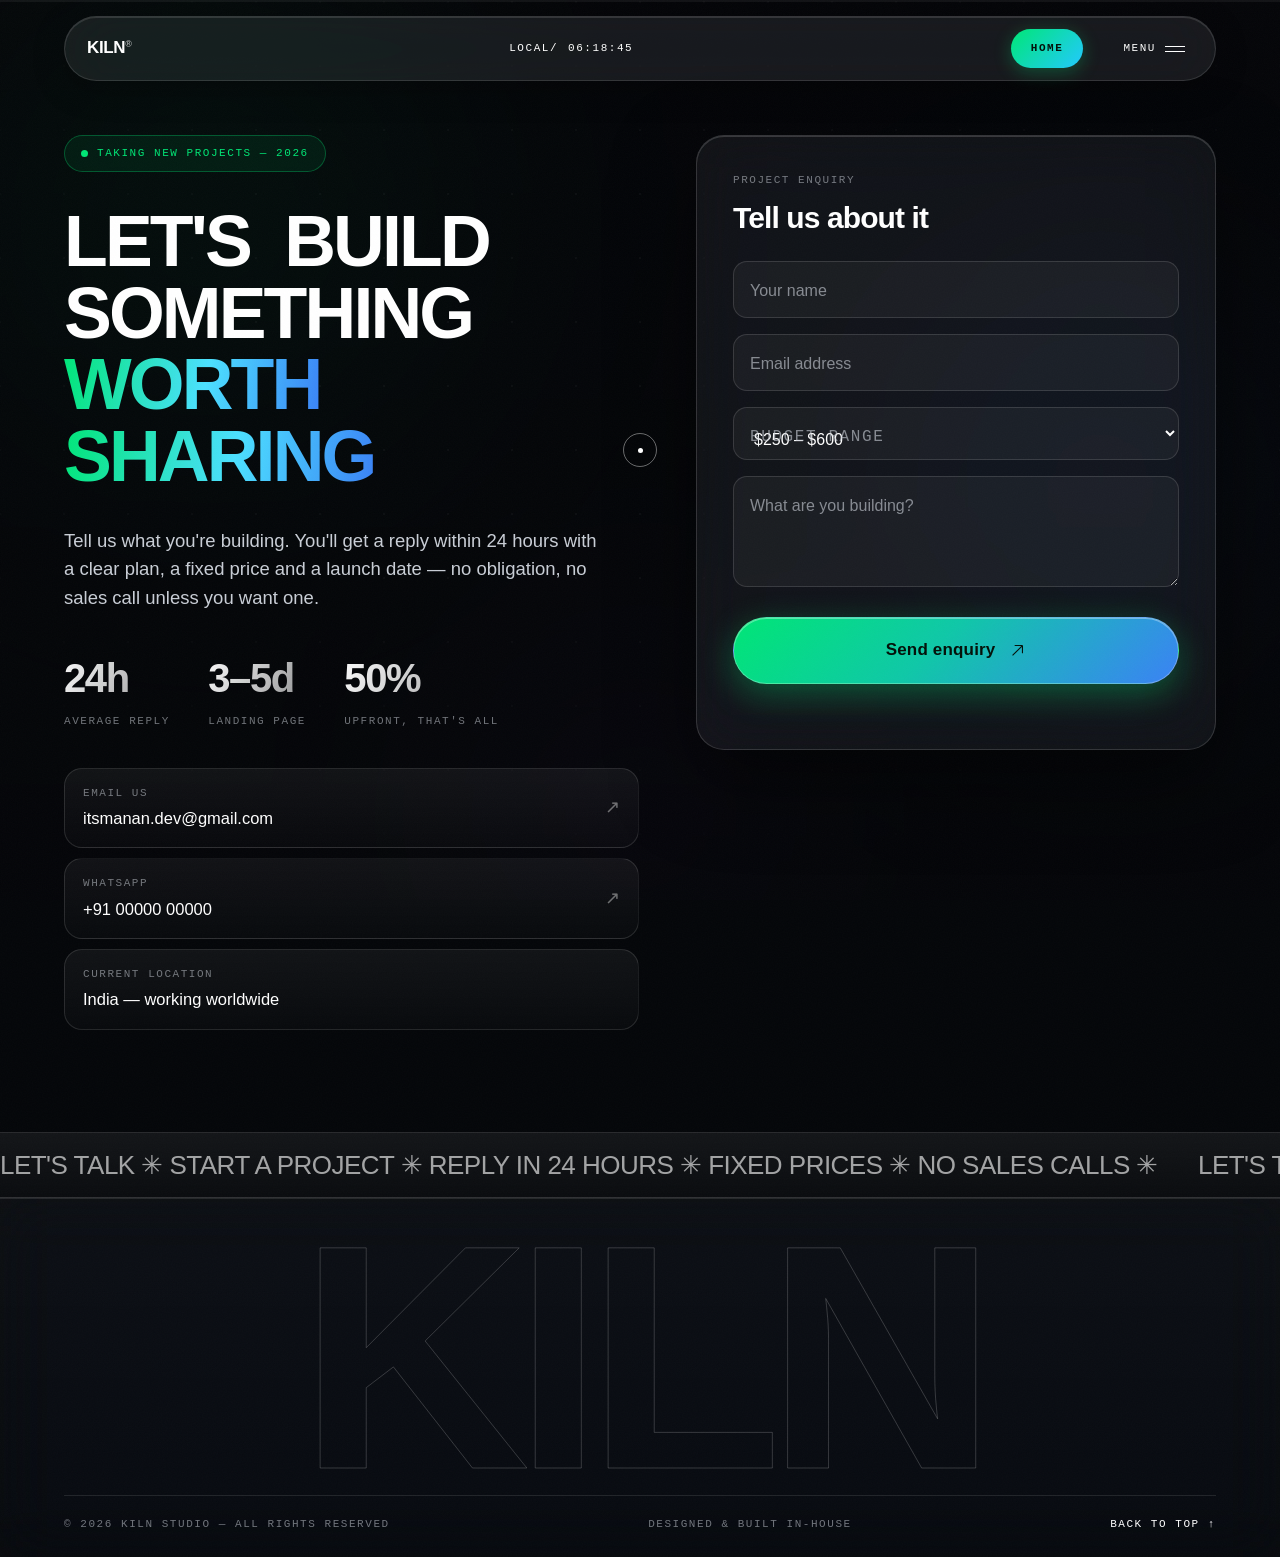
==== contact.html @ 5fd4e34c "Add a dedicated contact page with its own animation set The contact form moves off the one-pager ont" ====
<!DOCTYPE html>
<html lang="en">
<head>
<meta charset="UTF-8" />
<meta name="viewport" content="width=device-width, initial-scale=1" />
<title>Contact — KILN Studio</title>
<meta name="description" content="Tell us what you're building. You'll get a reply within 24 hours with a clear plan, a fixed price and a launch date." />
<meta name="theme-color" content="#06070A" />
<link rel="icon" href="data:image/svg+xml,%3Csvg xmlns='http://www.w3.org/2000/svg' viewBox='0 0 100 100'%3E%3Crect width='100' height='100' rx='22' fill='%23000000'/%3E%3Cpath d='M30 24v52M30 52l30-28M42 41l24 35' fill='none' stroke='%2300E676' stroke-width='11' stroke-linejoin='round' stroke-linecap='round'/%3E%3C/svg%3E" />

<meta property="og:title" content="Contact — KILN Studio" />
<meta property="og:description" content="Start a project with Kiln. Reply within 24 hours." />
<meta property="og:type" content="website" />

<link rel="preconnect" href="https://api.fontshare.com" />
<link rel="stylesheet" href="https://api.fontshare.com/v2/css?f[]=clash-display@400,500,600,700&f[]=satoshi@300,400,500,700&display=swap" />
<link rel="stylesheet" href="css/style.css" />
<script>document.documentElement.classList.add('js');</script>
</head>
<body class="page-contact">

<!-- ══════════════ AURORA BACKDROP (contact only) ══════════════ -->
<div class="aurora" aria-hidden="true"><i></i><i></i><i></i></div>
<div class="bg-grid" aria-hidden="true"></div>
<div class="bg-noise" aria-hidden="true"></div>

<div class="progress" id="progress" aria-hidden="true"><i></i></div>

<div class="curtain" id="curtain" aria-hidden="true">
  <i></i><i></i><i></i><i></i><i></i>
</div>

<div class="cursor-dot"  id="cursorDot"  aria-hidden="true"></div>
<div class="cursor-ring" id="cursorRing" aria-hidden="true"></div>

<!-- ══════════════ NAV ══════════════ -->
<header class="nav" id="nav">
  <div class="nav__left">
    <a href="index.html" class="brand">KILN<span>®</span></a>
  </div>
  <div class="nav__mid">
    <span class="mono">LOCAL/</span>
    <span class="mono" id="clock">00:00:00</span>
  </div>
  <div class="nav__right">
    <a href="index.html" class="nav__cta mono" data-magnetic>HOME</a>
    <button class="menu-btn" id="menuBtn" aria-label="Open menu">
      <span class="mono menu-btn__txt">MENU</span>
      <span class="menu-btn__bars"><i></i><i></i></span>
    </button>
  </div>
</header>

<!-- ══════════════ FULLSCREEN MENU ══════════════ -->
<div class="menu" id="menu">
  <div class="menu__bar">
    <span class="mono dim">INDIA — WORKING WORLDWIDE</span>
    <button class="menu__close" id="menuClose" aria-label="Close menu">
      <svg viewBox="0 0 24 24" fill="none"><path d="M6 6l12 12M18 6L6 18" stroke="currentColor" stroke-width="1.4" stroke-linecap="round"/></svg>
    </button>
    <a href="index.html" class="menu__cta mono" data-magnetic>BACK HOME</a>
  </div>

  <nav class="menu__list" id="menuList">
    <a href="index.html"          class="menu__link" data-reveal="1">HOME</a>
    <a href="index.html#work"     class="menu__link" data-reveal="3">SELECTED WORK</a>
    <a href="index.html#services" class="menu__link" data-reveal="4">SERVICES</a>
    <a href="index.html#pricing"  class="menu__link" data-reveal="5">PRICING</a>
    <a href="contact.html"        class="menu__link" data-reveal="2">CONTACT</a>
  </nav>

  <div class="menu__media" id="menuMedia"><div class="menu__media-in"></div></div>

  <div class="menu__foot">
    <div class="menu__foot-col">
      <span class="mono dim">GET IN TOUCH</span>
      <a href="mailto:itsmanan.dev@gmail.com" class="menu__mail">itsmanan.dev@gmail.com</a>
    </div>
    <div class="menu__socials">
      <a href="#" target="_blank" rel="noopener">INSTAGRAM</a>
      <a href="#" target="_blank" rel="noopener">LINKEDIN</a>
      <a href="#" target="_blank" rel="noopener">GITHUB</a>
      <a href="#" target="_blank" rel="noopener">DRIBBBLE</a>
    </div>
  </div>
</div>

<main class="cpage">

  <!-- ══════════════ SPLIT HERO ══════════════ -->
  <section class="cpage__hero">

    <!-- LEFT: headline + details -->
    <div class="cpage__left">
      <span class="cpage__eyebrow mono"><i></i>TAKING NEW PROJECTS — 2026</span>

      <!-- each word masks up on its own delay -->
      <h1 class="cpage__title">
        <span class="w"><b style="--w:1">LET'S</b></span>
        <span class="w"><b style="--w:2">BUILD</b></span>
        <span class="w"><b style="--w:3">SOMETHING</b></span>
        <span class="w"><b style="--w:4"><em>WORTH</em></b></span>
        <span class="w"><b style="--w:5"><em>SHARING</em></b></span>
      </h1>

      <p class="cpage__lead" data-anim="up">
        Tell us what you're building. You'll get a reply within 24 hours with
        a clear plan, a fixed price and a launch date — no obligation, no
        sales call unless you want one.
      </p>

      <div class="cpage__facts">
        <div class="fact" data-anim="up">
          <span class="fact__n">24h</span>
          <span class="mono dim">AVERAGE REPLY</span>
        </div>
        <div class="fact" data-anim="up">
          <span class="fact__n">3–5d</span>
          <span class="mono dim">LANDING PAGE</span>
        </div>
        <div class="fact" data-anim="up">
          <span class="fact__n">50%</span>
          <span class="mono dim">UPFRONT, THAT'S ALL</span>
        </div>
      </div>

      <div class="cpage__details">
        <a class="detail" href="mailto:itsmanan.dev@gmail.com" data-anim="left">
          <span class="mono dim">EMAIL US</span>
          <span class="detail__v">itsmanan.dev@gmail.com</span>
          <span class="detail__go">↗</span>
        </a>
        <a class="detail" href="https://wa.me/910000000000" target="_blank" rel="noopener" data-anim="left">
          <span class="mono dim">WHATSAPP</span>
          <span class="detail__v">+91 00000 00000</span>
          <span class="detail__go">↗</span>
        </a>
        <div class="detail detail--static" data-anim="left">
          <span class="mono dim">CURRENT LOCATION</span>
          <span class="detail__v">India — working worldwide</span>
        </div>
      </div>
    </div>

    <!-- RIGHT: form card -->
    <div class="cpage__right">
      <form class="cform" id="contactForm" novalidate>
        <div class="cform__top">
          <span class="mono dim">PROJECT ENQUIRY</span>
          <h2>Tell us about it</h2>
        </div>

        <div class="cfield" style="--i:1">
          <input type="text" id="name" name="name" placeholder=" " required />
          <label for="name">Your name</label>
          <i></i>
        </div>

        <div class="cfield" style="--i:2">
          <input type="email" id="email" name="email" placeholder=" " required />
          <label for="email">Email address</label>
          <i></i>
        </div>

        <div class="cfield cfield--select" style="--i:3">
          <select id="budget" name="budget">
            <option>Under $250</option>
            <option selected>$250 – $600</option>
            <option>$600 – $1,200</option>
            <option>$1,200+</option>
            <option>Not sure yet</option>
          </select>
          <label for="budget" class="cfield__static">Budget range</label>
          <i></i>
        </div>

        <div class="cfield" style="--i:4">
          <textarea id="message" name="message" rows="4" placeholder=" " required></textarea>
          <label for="message">What are you building?</label>
          <i></i>
        </div>

        <!-- spam honeypot -->
        <div class="hp" aria-hidden="true">
          <label for="company">Company</label>
          <input type="text" id="company" name="company" tabindex="-1" autocomplete="off" />
        </div>

        <button type="submit" class="btn btn--big btn--fill cform__submit" id="submitBtn" data-magnetic>
          <span>Send enquiry</span>
          <svg viewBox="0 0 24 24" fill="none"><path d="M5 19L19 5M19 5H8M19 5v11" stroke="currentColor" stroke-width="1.6"/></svg>
        </button>
        <p class="form__note mono" id="formNote" role="status"></p>
      </form>
    </div>
  </section>

  <!-- ══════════════ CLOSING MARQUEE ══════════════ -->
  <div class="marquee marquee--slim" aria-hidden="true">
    <div class="marquee__track">
      <span>LET'S TALK ✳ START A PROJECT ✳ REPLY IN 24 HOURS ✳ FIXED PRICES ✳ NO SALES CALLS ✳</span>
      <span>LET'S TALK ✳ START A PROJECT ✳ REPLY IN 24 HOURS ✳ FIXED PRICES ✳ NO SALES CALLS ✳</span>
    </div>
  </div>

</main>

<footer class="footer">
  <div class="footer__big" aria-hidden="true">KILN</div>
  <div class="footer__row">
    <p class="mono dim">© <span id="year">2026</span> KILN STUDIO — ALL RIGHTS RESERVED</p>
    <p class="mono dim">DESIGNED &amp; BUILT IN-HOUSE</p>
    <button class="mono footer__top" id="toTop" data-magnetic>BACK TO TOP ↑</button>
  </div>
</footer>

<script src="js/main.js"></script>
</body>
</html>
---- css/style.css ----
/* ════════════════════════════════════════════════════════════
   KILN STUDIO
   Design tokens live in :root — change those and the rest follows.
   ════════════════════════════════════════════════════════════ */

:root{
  --bg:        #05070A;
  --line:      rgba(255,255,255,.16);
  --line-soft: rgba(255,255,255,.10);
  --fg:        #ffffff;
  --muted:     #C9CED6;
  --dim:       rgba(201,206,214,.55);
  --accent:    #00E676;              /* primary accent  */
  --accent-2:  #3B82F6;              /* secondary accent */
  --accent-ink:#04120A;

  /* glass */
  --glass:        rgba(255,255,255,.08);
  --glass-strong: rgba(255,255,255,.12);
  --glass-border: rgba(255,255,255,.12);
  --glass-blur:   blur(30px) saturate(180%);
  --glass-shadow: 0 8px 32px rgba(0,0,0,.25), inset 0 1px rgba(255,255,255,.12);
  --radius:    28px;
  --radius-lg: 36px;

  --display: "SF Pro Display",-apple-system,"Satoshi","Satoshi Placeholder",Segoe UI,sans-serif;
  --brandf:  "Clash Display","Clash Display Placeholder",var(--display);
  --body:    "SF Pro Text",-apple-system,"Satoshi","Satoshi Placeholder",Segoe UI,sans-serif;
  --mono:    ui-monospace,SFMono-Regular,"SF Mono",Menlo,monospace;

  --pad: clamp(20px, 5vw, 80px);
  --ease: cubic-bezier(.16,1,.3,1);
}

/* ══════════════ GLASS UTILITY ══════════════ */
.glass{
  background:var(--glass);
  backdrop-filter:var(--glass-blur);
  -webkit-backdrop-filter:var(--glass-blur);
  border:1px solid var(--glass-border);
  box-shadow:var(--glass-shadow);
  border-radius:var(--radius);
}

*,*::before,*::after{ box-sizing:border-box; margin:0; padding:0; }

/* ══════════════ AMBIENT BACKDROP ══════════════
   The page below the hero is flat dark. These three inert layers give it
   depth without tinting anything: a soft accent glow, a dot grid, and
   animated film grain. The building photo lives in the hero only. */
.bg-glow{
  position:fixed; inset:0; z-index:-1; pointer-events:none;
  background:
    radial-gradient(ellipse 50% 38% at 78% 12%, rgba(0,230,118,.07), transparent 62%),
    radial-gradient(ellipse 46% 34% at 14% 62%, rgba(59,130,246,.06), transparent 62%);
}

/* scroll progress rail */
.progress{
  position:fixed; top:0; left:0; right:0; height:2px; z-index:850;
  background:rgba(255,255,255,.06); pointer-events:none;
}
.progress i{
  display:block; height:100%; width:0;
  background:linear-gradient(90deg, var(--accent), var(--accent-2));
  box-shadow:0 0 12px rgba(0,230,118,.5);
}

.bg-grid{
  position:fixed; inset:0; z-index:-1; pointer-events:none;
  background-image:
    radial-gradient(rgba(255,255,255,.16) 1px, transparent 1px),
    linear-gradient(rgba(255,255,255,.028) 1px, transparent 1px),
    linear-gradient(90deg, rgba(255,255,255,.028) 1px, transparent 1px);
  background-size:64px 64px, 64px 64px, 64px 64px;
  background-position:center;
  opacity:.24;
  mask-image:radial-gradient(ellipse 90% 70% at 50% 40%, #000 30%, transparent 100%);
  -webkit-mask-image:radial-gradient(ellipse 90% 70% at 50% 40%, #000 30%, transparent 100%);
}
.bg-noise{
  position:fixed; inset:-150%; z-index:600; pointer-events:none;
  width:400%; height:400%; opacity:.022;
  background-image:url("data:image/svg+xml,%3Csvg xmlns='http://www.w3.org/2000/svg' width='160' height='160'%3E%3Cfilter id='n'%3E%3CfeTurbulence type='fractalNoise' baseFrequency='.8' numOctaves='4' stitchTiles='stitch'/%3E%3C/filter%3E%3Crect width='100%25' height='100%25' filter='url(%23n)'/%3E%3C/svg%3E");
  animation:grain 1s steps(6) infinite;
  will-change:transform;
}
@keyframes grain{
  0%  { transform:translate(0,0); }
  16% { transform:translate(-3%,-4%); }
  33% { transform:translate(-7%,2%); }
  50% { transform:translate(3%,-6%); }
  66% { transform:translate(-2%,5%); }
  83% { transform:translate(5%,3%); }
  100%{ transform:translate(0,0); }
}

/* content sits above the backdrop */
main,.footer,.marquee{ position:relative; z-index:1; }

/* ══════════════ PAGE-TRANSITION CURTAIN ══════════════ */
.curtain{
  position:fixed; inset:0; z-index:9500; pointer-events:none;
  display:flex;
}
.curtain i{
  flex:1; background:var(--accent-ink);
  transform:translateY(0);
  transition:transform 1s var(--ease);
}
body.curtain-up .curtain i{ transform:translateY(-101%); }
body.curtain-up .curtain i:nth-child(1){ transition-delay:0s; }
body.curtain-up .curtain i:nth-child(2){ transition-delay:.06s; }
body.curtain-up .curtain i:nth-child(3){ transition-delay:.12s; }
body.curtain-up .curtain i:nth-child(4){ transition-delay:.18s; }
body.curtain-up .curtain i:nth-child(5){ transition-delay:.24s; }

html{ scroll-behavior:smooth; -webkit-text-size-adjust:100%; }

body{
  background:var(--bg);
  color:var(--fg);
  font-family:var(--body);
  font-weight:400;
  line-height:1.55;
  overflow-x:hidden;
  -webkit-font-smoothing:antialiased;
}
body.is-locked{ overflow:hidden; }

img{ max-width:100%; display:block; }
a{ color:inherit; text-decoration:none; }
button{ font:inherit; color:inherit; background:none; border:0; cursor:pointer; }

::selection{ background:var(--accent); color:var(--accent-ink); }

/* thin custom scrollbar */
::-webkit-scrollbar{ width:8px; }
::-webkit-scrollbar-track{ background:#000; }
::-webkit-scrollbar-thumb{ background:#222; border-radius:99px; }
::-webkit-scrollbar-thumb:hover{ background:#333; }

.mono{
  font-family:var(--mono);
  font-size:11px;
  letter-spacing:.14em;
  text-transform:uppercase;
}
.dim{ color:var(--dim); }

/* ══════════════ PRELOADER ══════════════ */
.preloader{
  position:fixed; inset:0; z-index:9999;
  background:var(--bg);
  display:flex; align-items:flex-end; justify-content:center;
  padding:var(--pad);
  transition:opacity .6s var(--ease), visibility .6s;
}
.preloader.done{ opacity:0; visibility:hidden; }
.preloader__inner{
  width:100%; display:flex; align-items:baseline; justify-content:space-between;
}
.preloader__label{
  font-family:var(--mono); font-size:11px; letter-spacing:.2em; color:var(--dim);
}
.preloader__count{
  font-family:var(--display); font-weight:500;
  font-size:clamp(60px,16vw,190px); line-height:.85; letter-spacing:-.04em;
}
.preloader__bar{
  position:absolute; left:0; right:0; bottom:0; height:2px; background:var(--line-soft);
}
.preloader__bar i{ display:block; height:100%; width:0; background:var(--accent); }

/* ══════════════ CURSOR ══════════════
   A 5px dot that tracks precisely, plus a thin ring that trails behind
   it and eases open over interactive elements. Neutral white, no blend
   modes — it reads as a refinement, never as an object on the page. */
.cursor-dot,.cursor-ring{
  position:fixed; top:0; left:0; z-index:9000; pointer-events:none;
  border-radius:50%; will-change:transform;
}
.cursor-dot{
  width:5px; height:5px; margin:-2.5px 0 0 -2.5px;
  background:#fff;
  transition:opacity .3s, scale .3s var(--ease);
}
.cursor-ring{
  width:34px; height:34px; margin:-17px 0 0 -17px;
  border:1px solid rgba(255,255,255,.4);
  transition:scale .45s var(--ease), border-color .45s, background-color .45s;
}
/* over a link or button: ring opens, dot recedes */
body.cursor-hot .cursor-ring{
  scale:1.55;
  border-color:rgba(255,255,255,.75);
  background-color:rgba(255,255,255,.07);
}
body.cursor-hot .cursor-dot{ scale:.4; }

@media (hover:none),(max-width:900px){ .cursor-dot,.cursor-ring{ display:none; } }

/* ══════════════ NAV ══════════════ */
/* floating glass pill, slides down on load */
.nav{
  position:fixed; top:16px; left:50%; z-index:800;
  width:min(1180px, calc(100% - 2*var(--pad)));
  display:flex; align-items:center; justify-content:space-between;
  gap:16px;
  padding:12px 12px 12px 22px;
  background:var(--glass);
  backdrop-filter:var(--glass-blur); -webkit-backdrop-filter:var(--glass-blur);
  border:1px solid var(--glass-border);
  box-shadow:var(--glass-shadow);
  border-radius:99px;
  translate:-50% 0;
  transform:translateY(-140%);
  transition:transform .9s var(--ease);
}
body.loaded .nav{ transform:translateY(0); }
body.loaded .nav.hide{ transform:translateY(-180%); }
.brand{
  font-family:var(--brandf); font-weight:600; font-size:17px;
  letter-spacing:-.02em; text-transform:uppercase;
}
.brand span{ font-size:9px; vertical-align:super; opacity:.6; }
.nav__mid{ display:flex; gap:10px; align-items:center; }
.nav__right{ display:flex; align-items:center; gap:22px; }
/* nav pills glow on hover */
.nav__cta{
  position:relative; padding:11px 20px; border-radius:99px;
  background:linear-gradient(135deg, var(--accent), #23c9ff);
  color:var(--accent-ink); font-weight:700;
  box-shadow:0 4px 18px rgba(0,230,118,.28);
  transition:box-shadow .4s var(--ease), filter .4s;
}
.nav__cta:hover{ box-shadow:0 8px 30px rgba(0,230,118,.5); filter:brightness(1.08); }

.menu-btn{
  display:flex; align-items:center; gap:9px;
  padding:11px 18px; border-radius:99px;
  transition:background .4s var(--ease), box-shadow .4s;
}
.menu-btn:hover{ background:rgba(255,255,255,.10); box-shadow:inset 0 0 0 1px rgba(255,255,255,.16); }
.menu-btn__bars{ display:grid; gap:4px; width:20px; }
.menu-btn__bars i{ height:1px; background:currentColor; transition:transform .4s var(--ease); }
body.menu-open .menu-btn__bars i:nth-child(1){ transform:translateY(2.5px) rotate(45deg); }
body.menu-open .menu-btn__bars i:nth-child(2){ transform:translateY(-2.5px) rotate(-45deg); }

@media (max-width:700px){ .nav__mid{ display:none; } }

/* ══════════════ FULLSCREEN MENU ══════════════ */
.menu{
  position:fixed; inset:0; z-index:790;
  background:rgba(5,7,10,.72);
  backdrop-filter:blur(40px) saturate(180%); -webkit-backdrop-filter:blur(40px) saturate(180%);
  padding:clamp(20px,3vh,34px) var(--pad) var(--pad);
  display:flex; flex-direction:column; justify-content:space-between;
  gap:clamp(24px,4vh,48px); overflow-y:auto;
  clip-path:inset(0 0 100% 0);
  transition:clip-path .8s var(--ease);
}
body.menu-open .menu{ clip-path:inset(0 0 0 0); }

/* top bar inside the overlay */
.menu__bar{
  display:grid; grid-template-columns:1fr auto 1fr; align-items:center; gap:16px;
}
.menu__bar > :first-child{ justify-self:start; }
.menu__bar > :last-child{ justify-self:end; }
.menu__close{
  display:grid; place-items:center; width:46px; height:46px; border-radius:50%;
  border:1px solid rgba(255,255,255,.18); color:#fff;
  transition:background .4s var(--ease), rotate .5s var(--ease), border-color .4s;
}
.menu__close svg{ width:19px; height:19px; }
.menu__close:hover{ background:rgba(255,255,255,.1); rotate:90deg; border-color:rgba(255,255,255,.4); }
.menu__cta{
  padding:12px 22px; border-radius:99px;
  border:1px solid rgba(255,255,255,.28);
  transition:background .4s var(--ease), color .4s, border-color .4s;
}
.menu__cta:hover{ background:#fff; color:#06070A; border-color:#fff; }

/* centred stack of oversized links */
.menu__list{
  flex:1; display:flex; flex-direction:column; align-items:center; justify-content:center;
  gap:clamp(2px,.6vh,10px); text-align:center;
}
.menu__link{
  position:relative;
  font-family:var(--display); font-weight:700;
  font-size:clamp(34px,7.4vw,92px); line-height:1.06; letter-spacing:-.035em;
  text-transform:uppercase; color:#fff;
  opacity:0; transform:translateY(56px);
  transition:opacity .7s var(--ease), transform .7s var(--ease),
             color .35s var(--ease), letter-spacing .45s var(--ease);
}
body.menu-open .menu__link{ opacity:1; transform:none; }
/* hovering one link dims the rest — the whole stack reacts */
.menu__list:hover .menu__link{ color:rgba(255,255,255,.32); }
.menu__list .menu__link:hover{ color:#fff; letter-spacing:-.015em; }

.menu__foot{
  display:flex; flex-wrap:wrap; gap:24px; justify-content:space-between; align-items:flex-end;
  padding-top:24px; border-top:1px solid rgba(255,255,255,.12);
}
.menu__foot-col{ display:flex; flex-direction:column; gap:6px; }
.menu__mail{ font-family:var(--display); font-weight:600; font-size:clamp(16px,2.2vw,24px); }
.menu__mail:hover{ color:var(--accent); }
.menu__socials{ display:flex; flex-wrap:wrap; gap:18px; font-family:var(--mono); font-size:11px; letter-spacing:.14em; }
.menu__socials a{ transition:color .3s; }
.menu__socials a:hover{ color:var(--accent); }
@media (max-width:700px){
  .menu__bar{ grid-template-columns:auto auto; }
  .menu__cta{ display:none; }
}

/* image that fades in behind the menu links on hover */
.menu__media{
  position:absolute; top:50%; right:8vw; z-index:-1;
  width:min(30vw,380px); aspect-ratio:4/3;
  transform:translateY(-50%) scale(.94); opacity:0;
  transition:opacity .55s var(--ease), transform .7s var(--ease);
  border-radius:10px; overflow:hidden; pointer-events:none;
}
.menu__media.show{ opacity:.5; transform:translateY(-50%) scale(1); }
.menu__media-in{ width:100%; height:100%; background-size:cover; background-position:center; }
@media (max-width:900px){ .menu__media{ display:none; } }

/* ══════════════ HERO ══════════════ */
/* ── HERO ───────────────────────────────────────────────
   The building photo lives here and nowhere else. It stays sharp; the
   glass panel on top is what blurs it, so the architecture still reads
   around the panel edges. */
.hero{
  position:relative;
  min-height:100svh;
  margin:0 var(--pad) clamp(60px,9vw,120px);
  padding:clamp(92px,11vh,132px) clamp(16px,2.6vw,40px) clamp(70px,9vw,110px);
  display:flex; flex-direction:column; justify-content:center;
  border-radius:var(--radius-lg);
  overflow:hidden;
  isolation:isolate;
}
.hero__photo{
  position:absolute; inset:0; z-index:-2;
  background:url("../assets/hero-city.avif") center 42%/cover no-repeat, #0a0f18;
  filter:saturate(92%) brightness(.78) contrast(1.06);
  transform:scale(1.02);
  animation:slowzoom 48s ease-in-out infinite alternate;
  will-change:transform;
}
@keyframes slowzoom{ from{ transform:scale(1.02); } to{ transform:scale(1.08); } }

/* Contrast comes from this gradient, not from blurring the photo — so
   the city stays crisp and the type stays readable. */
.hero__shade{
  position:absolute; inset:0; z-index:-1;
  background:
    linear-gradient(180deg, rgba(6,7,10,.72) 0%, rgba(6,7,10,.28) 26%, rgba(6,7,10,.55) 62%, rgba(6,7,10,.94) 100%),
    linear-gradient(90deg, rgba(6,7,10,.55) 0%, transparent 55%);
}

/* a light frosted card — just enough to separate type from the skyline */
.hero__panel{
  position:relative;
  width:100%; max-width:1080px; margin:0 auto;
  padding:clamp(26px,3.4vw,54px);
  border-radius:var(--radius);
  background:rgba(10,14,20,.34);
  backdrop-filter:blur(14px) saturate(140%);
  -webkit-backdrop-filter:blur(14px) saturate(140%);
  border:1px solid rgba(255,255,255,.14);
  box-shadow:0 28px 80px rgba(0,0,0,.45), inset 0 1px rgba(255,255,255,.14);
  display:flex; flex-direction:column; gap:clamp(22px,3vw,40px);
}
@media (max-width:700px){ .hero{ border-radius:24px; } .hero__panel{ border-radius:22px; } }
@keyframes pulse{ 0%,100%{ opacity:.75; } 50%{ opacity:1.15; } }
.hero__meta{
  position:relative; z-index:3;
  display:flex; justify-content:space-between; flex-wrap:wrap; gap:20px;
}
.hero__meta-item{ display:flex; flex-direction:column; gap:6px; }
.hero__meta-item--right{ align-items:flex-end; text-align:right; }

.status{
  display:inline-flex; align-items:center; gap:8px;
  font-family:var(--mono); font-size:11px; letter-spacing:.14em; text-transform:uppercase;
  color:var(--accent);
}
.status i{
  width:7px; height:7px; border-radius:99px; background:var(--accent);
  box-shadow:0 0 0 0 rgba(211,253,80,.6); animation:ping 2s infinite;
}
.status--lg{ font-size:12px; }
@keyframes ping{
  0%{ box-shadow:0 0 0 0 rgba(211,253,80,.55); }
  70%{ box-shadow:0 0 0 12px rgba(211,253,80,0); }
  100%{ box-shadow:0 0 0 0 rgba(211,253,80,0); }
}

/* sized against the panel, not the viewport, so nothing wraps */
.hero__title{
  position:relative; z-index:3;
  font-family:var(--display); font-weight:700;
  font-size:clamp(34px,7.1vw,96px);
  line-height:.95; letter-spacing:-.04em; text-transform:uppercase;
}
.hero__title .line{ display:block; overflow:hidden; }
.hero__title .line__in{
  display:block; transform:translateY(105%);
  transition:transform 1.1s var(--ease);
}
body.loaded .hero__title .line__in{ transform:none; }
.hero__title .line:nth-child(2) .line__in{ transition-delay:.09s; }
.hero__title .line:nth-child(3) .line__in{ transition-delay:.18s; }
.hero__title .line--out{
  color:transparent; -webkit-text-stroke:1px rgba(255,255,255,.45);
  font-size:clamp(26px,5.2vw,70px);
}
@media (min-width:760px){ .hero__title .line--out{ white-space:nowrap; } }
.hero__title em{ font-style:normal; color:var(--accent); -webkit-text-stroke:0; }

.hero__bottom{
  position:relative; z-index:3;
  display:flex; flex-wrap:wrap; gap:28px; align-items:flex-end; justify-content:space-between;
  border-top:1px solid rgba(255,255,255,.14); padding-top:clamp(20px,2.4vw,30px);
}
.hero__blurb{ max-width:46ch; color:var(--muted); font-size:clamp(15px,1.4vw,18px); }
.hero__cta{ display:flex; flex-wrap:wrap; gap:12px; }

/* 3 floating glass cards, overlapping the panel's lower edge */
.spec{
  position:relative; z-index:4;
  width:100%; max-width:1080px; margin:-38px auto 0;
  display:grid; grid-template-columns:repeat(3,1fr);
  gap:clamp(10px,1.4vw,18px);
  padding:0 clamp(10px,2vw,30px);
}
.spec__col{
  display:flex; gap:14px; align-items:flex-start;
  padding:18px; border-radius:20px;
  background:rgba(10,14,20,.5);
  backdrop-filter:blur(16px) saturate(150%);
  -webkit-backdrop-filter:blur(16px) saturate(150%);
  border:1px solid rgba(255,255,255,.14);
  box-shadow:0 14px 40px rgba(0,0,0,.4), inset 0 1px rgba(255,255,255,.12);
  transition:transform .5s var(--ease), background .4s, border-color .4s, box-shadow .5s;
}
.spec__col:hover{
  transform:translateY(-6px); background:rgba(255,255,255,.09);
  border-color:rgba(0,230,118,.28);
  box-shadow:0 16px 40px rgba(0,0,0,.32), inset 0 1px rgba(255,255,255,.18);
}
.spec__col svg{ width:26px; height:26px; flex:none; color:var(--accent); opacity:.9; }
.spec__col p{ color:var(--muted); font-size:13.5px; line-height:1.45; margin-top:5px; }
@media (max-width:820px){
  .spec{ grid-template-columns:1fr; gap:10px; margin-top:-24px; padding:0 8px; }
  .spec__col svg{ width:20px; height:20px; }
}

 50%{ transform:scaleY(1); transform-origin:top; } 51%{ transform-origin:bottom; } 100%{ transform:scaleY(0); transform-origin:bottom; } }
@media (max-width:900px){  }

/* ══════════════ BUTTONS ══════════════ */
/* secondary — transparent glass with white border */
.btn{
  display:inline-flex; align-items:center; gap:14px;
  font-family:var(--body); font-size:16px; font-weight:600; letter-spacing:.01em;
  padding:15px 26px;
  background:rgba(255,255,255,.06);
  backdrop-filter:blur(20px) saturate(160%); -webkit-backdrop-filter:blur(20px) saturate(160%);
  border:1px solid rgba(255,255,255,.22);
  border-radius:99px; position:relative; overflow:hidden;
  box-shadow:0 6px 22px rgba(0,0,0,.22), inset 0 1px rgba(255,255,255,.14);
  transition:box-shadow .5s var(--ease), border-color .4s, background .4s, scale .5s var(--ease);
}
.btn svg{ width:17px; height:17px; transition:transform .5s var(--ease); }
/* radial highlight follows the cursor (JS sets --hx/--hy) */
.btn::before{
  content:""; position:absolute; inset:0; pointer-events:none; opacity:0;
  background:radial-gradient(180px circle at var(--hx,50%) var(--hy,50%), rgba(255,255,255,.22), transparent 65%);
  transition:opacity .4s;
}
.btn span,.btn svg{ position:relative; z-index:1; }
.btn:hover{
  scale:1.05; border-color:rgba(255,255,255,.4); background:rgba(255,255,255,.12);
  box-shadow:0 14px 40px rgba(0,0,0,.34), inset 0 1px rgba(255,255,255,.24);
}
.btn:hover::before{ opacity:1; }
.btn:hover svg{ transform:translate(3px,-3px); }
.btn--big{ padding:19px 34px; font-size:17px; }

/* primary — gradient, glowing */
.btn--fill{
  background:linear-gradient(135deg, var(--accent) 0%, #10c8a8 45%, var(--accent-2) 100%);
  color:var(--accent-ink); border-color:rgba(255,255,255,.28);
  box-shadow:0 10px 34px rgba(0,230,118,.32), inset 0 1px rgba(255,255,255,.34);
}
.btn--fill:hover{
  background:linear-gradient(135deg, var(--accent) 0%, #10c8a8 45%, var(--accent-2) 100%);
  box-shadow:0 18px 52px rgba(0,230,118,.5), inset 0 1px rgba(255,255,255,.4);
}
.btn[disabled]{ opacity:.55; pointer-events:none; }

/* magnetic hover — JS writes the `translate` property, which is
   independent of `transform` so nothing else gets clobbered */
[data-magnetic]{ transition:translate .45s var(--ease); }
[data-magnetic].is-pulled{ transition:translate .12s linear; }
[data-parallax]{ will-change:translate; }

/* ══════════════ MARQUEE ══════════════ */
.marquee{
  border-block:1px solid var(--glass-border);
  padding:16px 0; overflow:hidden;
  background:var(--glass);
  backdrop-filter:var(--glass-blur); -webkit-backdrop-filter:var(--glass-blur);
}
.marquee__track{ display:flex; width:max-content; animation:slide 34s linear infinite; }
.marquee__track span{
  font-family:var(--display); font-weight:500;
  font-size:clamp(18px,3vw,38px); letter-spacing:-.02em; text-transform:uppercase;
  padding-right:40px; white-space:nowrap; color:rgba(255,255,255,.82);
}
@keyframes slide{ to{ transform:translateX(-50%); } }

/* ══════════════ SECTION SHELL ══════════════ */
.section{ padding:clamp(70px,11vw,150px) var(--pad); position:relative; }
.sec-head{
  display:flex; justify-content:space-between; gap:16px;
  padding-bottom:16px; border-bottom:1px solid var(--line-soft); margin-bottom:clamp(36px,6vw,72px);
}
.sec-head b{ color:var(--accent); font-weight:400; }
.sec-title{
  font-family:var(--display); font-weight:500;
  font-size:clamp(38px,8vw,120px); line-height:.92; letter-spacing:-.04em; text-transform:uppercase;
  margin-bottom:26px;
}
.lead{
  max-width:60ch; font-size:clamp(16px,2.1vw,26px); line-height:1.45; color:var(--muted);
  margin-bottom:clamp(40px,6vw,80px);
}
.lead em{ font-style:normal; color:var(--fg); }
.lead--sm{ font-size:clamp(14px,1.6vw,18px); margin-bottom:clamp(32px,5vw,60px); }

/* ══════════════ SCROLL REVEALS ══════════════
   One base class, several entrances. `--d` staggers siblings. */
/* Hidden only when JS is running (html.js) — without it every element
   stays at its natural, visible state. Content is never trapped. */
.js .reveal,.js [data-anim]{
  opacity:0;
  transition:opacity .9s var(--ease), transform .9s var(--ease),
             filter .9s var(--ease), clip-path 1.1s var(--ease);
  transition-delay:var(--d,0s);
  will-change:opacity, transform;
}
.js .reveal{ transform:translateY(34px); }
.js [data-anim="up"]    { transform:translateY(56px); }
.js [data-anim="scale"] { transform:translateY(38px) scale(.94); filter:blur(10px); }
.js [data-anim="left"]  { transform:translateX(-52px); }
.js [data-anim="right"] { transform:translateX(52px); }
.js [data-anim="clip"]  { clip-path:inset(0 100% 0 0); transform:none; }
.js [data-anim="rise"]  { transform:translateY(72px) rotate(1.2deg); }

.js .reveal.in,.js [data-anim].in{
  opacity:1; transform:none; filter:none; clip-path:inset(0 0 0 0);
  will-change:auto;
}

/* ══════════════ APPROACH ══════════════ */
.phases{ display:grid; grid-template-columns:repeat(auto-fit,minmax(270px,1fr)); gap:16px; }
.phase{
  background:var(--glass);
  backdrop-filter:var(--glass-blur); -webkit-backdrop-filter:var(--glass-blur);
  border:1px solid var(--glass-border); box-shadow:var(--glass-shadow);
  border-radius:var(--radius);
  padding:clamp(24px,3vw,40px);
  display:flex; flex-direction:column; gap:14px;
  transition:background .45s var(--ease), transform .5s var(--ease), border-color .45s, box-shadow .45s;
}
.phase:hover{
  background:var(--glass-strong); transform:translateY(-6px) scale(1.015);
  border-color:rgba(255,255,255,.22);
  box-shadow:0 20px 48px rgba(0,0,0,.4), inset 0 1px rgba(255,255,255,.2), 0 0 0 1px rgba(0,230,118,.14);
}
.phase__num{ color:var(--accent); font-size:12px; }
.phase h3{
  font-family:var(--display); font-weight:500; font-size:clamp(24px,3vw,38px);
  letter-spacing:-.03em; text-transform:uppercase; line-height:1;
}
.phase p{ color:var(--muted); font-size:15px; }
.phase__tags{ list-style:none; display:flex; flex-wrap:wrap; gap:8px; margin-top:auto; padding-top:16px; }
.phase__tags li{
  font-family:var(--mono); font-size:10px; letter-spacing:.12em;
  border:1px solid var(--line); border-radius:99px; padding:5px 11px; color:var(--dim);
}

/* ══════════════ WORK ══════════════ */
.projects{ border-top:1px solid var(--line-soft); }
.project{
  position:relative; display:grid;
  grid-template-columns:60px 1fr auto 40px; align-items:center; gap:16px;
  padding:clamp(20px,3vw,34px) 4px;
  border-bottom:1px solid var(--line-soft);
  transition:padding-left .45s var(--ease), color .35s;
}
.project::after{
  content:""; position:absolute; left:0; bottom:-1px; height:1px; width:100%;
  background:var(--accent); transform:scaleX(0); transform-origin:right;
  transition:transform .55s var(--ease);
}
.project:hover{ padding-left:22px; }
.project:hover::after{ transform:scaleX(1); transform-origin:left; }
.project__idx{ color:var(--dim); }
.project__name{
  font-family:var(--display); font-weight:500;
  font-size:clamp(24px,4.4vw,60px); line-height:1; letter-spacing:-.035em; text-transform:uppercase;
  transition:color .35s;
}
.project:hover .project__name{ color:var(--accent); }
.project__tag{ color:var(--dim); }
.project__arrow{ font-size:22px; opacity:.4; transition:transform .4s var(--ease), opacity .3s; }
.project:hover .project__arrow{ opacity:1; transform:translate(4px,-4px); }
@media (max-width:760px){
  .project{ grid-template-columns:44px 1fr 26px; }
  .project__tag{ grid-column:2; }
}

/* floating hover preview */
.proj-preview{
  position:fixed; top:0; left:0; z-index:500; pointer-events:none;
  width:300px; height:210px; border-radius:8px; overflow:hidden;
  transform:translate(-50%,-50%) scale(.85); opacity:0;
  transition:opacity .35s var(--ease), transform .45s var(--ease);
}
.proj-preview.show{ opacity:1; transform:translate(-50%,-50%) scale(1); }
.proj-preview__inner{ width:100%; height:100%; background-size:cover; background-position:center; transition:background-image .2s; }
@media (max-width:900px){ .proj-preview{ display:none; } }

/* ══════════════ ABOUT ══════════════ */
.about__grid{ display:grid; grid-template-columns:1fr 1fr; gap:clamp(28px,5vw,80px); align-items:start; }
.about__title{
  font-family:var(--display); font-weight:500;
  font-size:clamp(34px,6vw,86px); line-height:.94; letter-spacing:-.04em; text-transform:uppercase;
}
.about__body{ display:flex; flex-direction:column; gap:20px; align-items:flex-start; }
.about__body p{ color:var(--muted); font-size:clamp(14px,1.5vw,17px); }
.about__body strong{
  color:var(--fg); font-family:var(--display); font-weight:500;
  font-size:clamp(17px,2.1vw,24px); line-height:1.28; letter-spacing:-.01em; display:block;
}
@media (max-width:820px){ .about__grid{ grid-template-columns:1fr; } }

/* ══════════════ SERVICES ══════════════ */
.services__list{ display:flex; flex-direction:column; gap:12px; }
.service{
  display:grid; grid-template-columns:80px 1.1fr 1.4fr; gap:clamp(14px,3vw,40px); align-items:start;
  padding:clamp(22px,3vw,34px) clamp(18px,2.4vw,30px);
  background:var(--glass);
  backdrop-filter:var(--glass-blur); -webkit-backdrop-filter:var(--glass-blur);
  border:1px solid var(--glass-border); box-shadow:var(--glass-shadow);
  border-radius:var(--radius);
  transition:background .4s var(--ease), transform .5s var(--ease), border-color .4s, box-shadow .5s;
}
.service:hover{
  background:var(--glass-strong); transform:translateY(-5px) scale(1.008);
  border-color:rgba(255,255,255,.24);
  box-shadow:0 20px 50px rgba(0,0,0,.38), inset 0 1px rgba(255,255,255,.2);
}
.service__num{ color:var(--accent); }
.service h3{
  font-family:var(--display); font-weight:500; font-size:clamp(20px,2.7vw,34px);
  line-height:1.05; letter-spacing:-.03em;
}
.service p{ color:var(--muted); font-size:15px; }
.service__meta{ display:block; color:var(--dim); margin-top:10px; }
@media (max-width:820px){ .service{ grid-template-columns:1fr; gap:10px; } }

/* ══════════════ STATEMENT ══════════════ */
.statement{
  padding:clamp(70px,10vw,140px) var(--pad);
  background:var(--glass);
  backdrop-filter:var(--glass-blur); -webkit-backdrop-filter:var(--glass-blur);
  border-block:1px solid var(--glass-border);
}
.statement__text{
  font-family:var(--display); font-weight:500;
  font-size:clamp(22px,4.4vw,62px); line-height:1.08; letter-spacing:-.035em; text-transform:uppercase;
  max-width:20ch;
}
.statement__text em{ font-style:normal; color:var(--accent); }

/* ══════════════ STATS ══════════════ */
.stats__grid{ display:grid; grid-template-columns:repeat(auto-fit,minmax(190px,1fr)); gap:16px; }
.stat{
  background:var(--glass);
  backdrop-filter:var(--glass-blur); -webkit-backdrop-filter:var(--glass-blur);
  border:1px solid var(--glass-border); box-shadow:var(--glass-shadow);
  border-radius:var(--radius);
  padding:clamp(24px,3vw,44px) clamp(18px,2vw,30px);
  transition:transform .5s var(--ease), background .45s;
}
.stat:hover{ transform:translateY(-6px); background:var(--glass-strong); }
.stat__num{
  font-family:var(--display); font-weight:500;
  font-size:clamp(48px,7vw,104px); line-height:.9; letter-spacing:-.05em;
}
.stat__plus{ font-family:var(--display); font-size:clamp(20px,2.4vw,34px); color:var(--accent); }
.stat p{ margin-top:12px; color:var(--dim); }

/* ══════════════ PRICING ══════════════ */
.plans{ display:grid; grid-template-columns:repeat(auto-fit,minmax(290px,1fr)); gap:16px; }
.plan{
  position:relative; display:flex; flex-direction:column; gap:14px;
  background:var(--glass);
  backdrop-filter:var(--glass-blur); -webkit-backdrop-filter:var(--glass-blur);
  border:1px solid var(--glass-border); box-shadow:var(--glass-shadow);
  border-radius:var(--radius);
  padding:clamp(22px,2.6vw,34px);
  overflow:hidden;
  transition:transform .5s var(--ease), border-color .4s, background .4s, box-shadow .5s;
}
/* glass shine sweep on hover */
.plan::after{
  content:""; position:absolute; inset:0; pointer-events:none;
  background:linear-gradient(115deg, transparent 30%, rgba(255,255,255,.10) 48%, transparent 62%);
  transform:translateX(-120%); transition:transform .9s var(--ease);
}
.plan:hover::after{ transform:translateX(120%); }
.plan:hover{
  transform:translateY(-8px) scale(1.02); border-color:rgba(255,255,255,.26);
  background:var(--glass-strong);
  box-shadow:0 24px 60px rgba(0,0,0,.45), inset 0 1px rgba(255,255,255,.22), 0 0 0 1px rgba(0,230,118,.18);
}
.plan--pro{
  border-color:rgba(0,230,118,.45);
  background:linear-gradient(180deg,rgba(0,230,118,.12),transparent 45%),var(--glass);
  box-shadow:var(--glass-shadow), 0 0 44px rgba(0,230,118,.12);
}
.plan__badge{
  position:absolute; top:-1px; right:18px;
  background:var(--accent); color:var(--accent-ink);
  padding:5px 12px; border-radius:0 0 8px 8px; font-weight:700;
}
.plan__top{ display:flex; flex-direction:column; gap:8px; padding-bottom:16px; border-bottom:1px solid var(--line-soft); }
.plan__price{
  font-family:var(--display); font-weight:600;
  font-size:clamp(38px,4.6vw,58px); line-height:.95; letter-spacing:-.04em;
}
.plan--custom .plan__price{ font-size:clamp(28px,3.2vw,40px); color:var(--accent); }
.plan__per{ font-size:16px; color:var(--dim); letter-spacing:0; }
.plan h3{
  font-family:var(--display); font-weight:500; font-size:17px;
  letter-spacing:.02em; text-transform:uppercase;
}
.plan__top p{ color:var(--muted); font-size:14px; }
.plan__inc{ color:var(--dim); }
.plan ul{ list-style:none; display:flex; flex-direction:column; gap:9px; flex:1; }
.plan li{
  font-family:var(--mono); font-size:10.5px; letter-spacing:.09em; color:var(--muted);
  padding-left:18px; position:relative; line-height:1.5;
}
.plan li::before{
  content:""; position:absolute; left:0; top:6px;
  width:7px; height:7px; border-radius:99px; border:1px solid var(--accent);
}
.plan__btn{
  margin-top:8px; text-align:center;
  font-family:var(--mono); font-size:11px; letter-spacing:.16em; text-transform:uppercase;
  border:1px solid var(--line); border-radius:99px; padding:13px;
  transition:background .35s var(--ease), color .35s, border-color .35s;
}
.plan__btn:hover{ background:var(--accent); color:var(--accent-ink); border-color:var(--accent); }
.plan--pro .plan__btn{ background:var(--accent); color:var(--accent-ink); border-color:var(--accent); }
.plan--pro .plan__btn:hover{ background:#fff; border-color:#fff; }

/* ══════════════ FAQ ══════════════ */
.faq__list{ display:flex; flex-direction:column; gap:12px; }
.faq__item{
  background:var(--glass);
  backdrop-filter:var(--glass-blur); -webkit-backdrop-filter:var(--glass-blur);
  border:1px solid var(--glass-border); box-shadow:var(--glass-shadow);
  border-radius:22px; overflow:hidden;
  transition:background .4s, border-color .4s;
}
.faq__item[open],.faq__item:hover{ background:var(--glass-strong); border-color:rgba(255,255,255,.2); }
.faq__item summary{
  list-style:none; cursor:pointer;
  display:flex; justify-content:space-between; align-items:center; gap:20px;
  padding:clamp(18px,2.4vw,26px) clamp(18px,2.2vw,28px);
  font-family:var(--display); font-weight:500; font-size:clamp(17px,2.2vw,28px);
  letter-spacing:-.02em; transition:color .3s, padding-left .4s var(--ease);
}
.faq__item summary::-webkit-details-marker{ display:none; }
.faq__item summary:hover{ color:var(--accent); }
.faq__item summary i{
  position:relative; width:16px; height:16px; flex:none;
}
.faq__item summary i::before,.faq__item summary i::after{
  content:""; position:absolute; inset:50% 0 auto 0; height:1px; background:currentColor;
  transition:transform .4s var(--ease);
}
.faq__item summary i::after{ transform:rotate(90deg); }
.faq__item[open] summary{ color:var(--accent); }
.faq__item[open] summary i::after{ transform:rotate(0); }
.faq__item p{ color:var(--muted); font-size:15px; max-width:74ch; padding:0 clamp(18px,2.2vw,28px) clamp(20px,2.4vw,28px); }

/* ══════════════ CONTACT ══════════════ */
/* centred head, like the reference */
.contact__head{
  text-align:center; max-width:760px; margin:0 auto clamp(34px,5vw,60px);
  display:flex; flex-direction:column; align-items:center; gap:18px;
}
.contact__title{
  font-family:var(--display); font-weight:700;
  font-size:clamp(42px,8.4vw,116px); line-height:.92; letter-spacing:-.045em; text-transform:uppercase;
}
.contact__sub{ color:var(--muted); font-size:clamp(15px,1.6vw,19px); max-width:56ch; }

.contact__grid{ display:block; max-width:860px; margin:0 auto; }

/* info strip below the form */
.contact__info{
  display:grid; grid-template-columns:repeat(auto-fit,minmax(190px,1fr));
  gap:14px; margin-top:clamp(40px,6vw,80px);
}
.info-block{
  display:flex; flex-direction:column; gap:9px;
  padding:22px 20px; border-radius:20px;
  background:linear-gradient(180deg, rgba(255,255,255,.055), rgba(255,255,255,.022));
  border:1px solid var(--glass-border);
  transition:transform .5s var(--ease), border-color .4s, background .4s;
}
.info-block:hover{
  transform:translateY(-5px); border-color:rgba(0,230,118,.3);
  background:linear-gradient(180deg, rgba(255,255,255,.09), rgba(255,255,255,.04));
}
.info-block p,.info-block a{ font-size:15.5px; line-height:1.5; color:var(--fg); }
.info-block a{ transition:color .3s; }
.info-block a:hover{ color:var(--accent); }
.info-block__socials{ display:flex; flex-wrap:wrap; gap:12px; }

.form{
  display:grid; grid-template-columns:1fr 1fr; gap:20px;
  background:var(--glass);
  backdrop-filter:var(--glass-blur); -webkit-backdrop-filter:var(--glass-blur);
  border:1px solid var(--glass-border); box-shadow:var(--glass-shadow);
  border-radius:var(--radius); padding:clamp(22px,3vw,40px);
}
.field{ display:flex; flex-direction:column; gap:8px; }
.field--full{ grid-column:1 / -1; }
.form .btn{ grid-column:1 / -1; justify-self:start; }
.form__label{ grid-column:1 / -1; text-align:center; margin-bottom:4px; }
.form .btn{ justify-self:center; }
.form__note{ grid-column:1 / -1; color:var(--accent); min-height:14px; line-height:1.6; text-align:center; }
/* honeypot — off-screen, never shown to a real visitor */
.hp{ position:absolute; left:-9999px; width:1px; height:1px; overflow:hidden; }
.field label{ color:var(--dim); }
.field input,.field select,.field textarea{
  width:100%; color:var(--fg);
  background:rgba(255,255,255,.05);
  border:1px solid rgba(255,255,255,.14); border-radius:14px;
  padding:13px 14px;
  font-family:var(--body); font-size:16px; resize:vertical;
  transition:border-color .35s, background .35s, box-shadow .35s;
}
.field select option{ background:#0d1117; }
.field input::placeholder,.field textarea::placeholder{ color:rgba(201,206,214,.35); }
.field input:focus,.field select:focus,.field textarea:focus{
  outline:none; border-color:rgba(0,230,118,.55); background:rgba(255,255,255,.08);
  box-shadow:0 0 0 4px rgba(0,230,118,.12);
}
.field input.err,.field textarea.err{ border-color:#ff5a52; }
@media (max-width:620px){ .form{ grid-template-columns:1fr; } }


/* ══════════════ FOOTER ══════════════ */
.footer{ padding:0 var(--pad) 24px; border-top:1px solid var(--line-soft); overflow:hidden; }
.footer__big{
  font-family:var(--display); font-weight:600;
  font-size:clamp(70px,25vw,420px); line-height:.8; letter-spacing:-.05em;
  text-align:center; color:transparent; -webkit-text-stroke:1px rgba(255,255,255,.15);
  padding:30px 0 10px; user-select:none;
}
.footer__row{
  display:flex; flex-wrap:wrap; gap:14px; justify-content:space-between; align-items:center;
  padding-top:20px; border-top:1px solid var(--line-soft);
}
.footer__top{ font-family:var(--mono); font-size:11px; letter-spacing:.14em; text-transform:uppercase; transition:color .3s; }
.footer__top:hover{ color:var(--accent); }

/* ══════════════ SURFACE PASS (PERFORMANCE) ══════════════
   backdrop-filter is expensive and only pays off when there is imagery
   behind it. Below the hero the page is flat dark, so these panels use a
   gradient that reads identically to glass at zero GPU cost. Blur is
   kept only where it earns its keep: the navbar, the hero panel, the
   hero spec cards and the fullscreen menu. */
.phase,.stat,.plan,.service,.faq__item,.form,.statement,.marquee,.footer{
  backdrop-filter:none; -webkit-backdrop-filter:none;
  background:linear-gradient(180deg, rgba(255,255,255,.062), rgba(255,255,255,.026));
}
.phase:hover,.stat:hover,.service:hover,.plan:hover,.faq__item[open],.faq__item:hover{
  background:linear-gradient(180deg, rgba(255,255,255,.10), rgba(255,255,255,.045));
}
.plan--pro,.plan--pro:hover{
  background:
    linear-gradient(180deg, rgba(0,230,118,.14), transparent 46%),
    linear-gradient(180deg, rgba(255,255,255,.07), rgba(255,255,255,.03));
}
.statement{ background:linear-gradient(180deg, rgba(255,255,255,.05), rgba(255,255,255,.02)); }
.footer{ background:linear-gradient(180deg, rgba(255,255,255,.04), rgba(255,255,255,.015)); }

/* ══════════════ PREMIUM TYPE PASS ══════════════
   Heavier weights suit the neo-grotesque display face; the Clash
   wordmark is kept only for the brand marks. */
.hero__title,.sec-title,.contact__title,.about__title,.statement__text{
  font-weight:700; letter-spacing:-.035em;
}
.hero__title{ line-height:.94; }
.preloader__count,.footer__big,.brand{ font-family:var(--brandf); }
.plan__price,.stat__num{ font-weight:700; letter-spacing:-.04em; }
.project__name,.menu__link{ font-weight:600; }
.phase h3,.service h3{ font-weight:600; letter-spacing:-.02em; }
.faq__item summary{ font-weight:600; }
.hero__blurb,.lead{ color:var(--muted); }

/* project rows read as glass strips */
.projects{ border-top:0; display:flex; flex-direction:column; gap:10px; }
.project{
  border-bottom:0; border-radius:20px;
  padding:clamp(18px,2.6vw,28px) clamp(18px,2.2vw,26px);
  background:rgba(255,255,255,.045);
  border:1px solid rgba(255,255,255,.09);
  transition:background .45s var(--ease), transform .5s var(--ease), border-color .4s, box-shadow .5s;
}
.project::after{ display:none; }
.project:hover{
  padding-left:clamp(26px,3vw,38px);
  background:rgba(255,255,255,.09); transform:translateY(-4px);
  border-color:rgba(0,230,118,.3);
  box-shadow:0 18px 44px rgba(0,0,0,.34), inset 0 1px rgba(255,255,255,.16);
}
.proj-preview{ box-shadow:0 30px 70px rgba(0,0,0,.55); border:1px solid rgba(255,255,255,.16); }

/* footer sits on its own faint glass shelf */
.footer{
  border-top:1px solid var(--glass-border);
  background:linear-gradient(180deg, rgba(255,255,255,.04), rgba(255,255,255,.02));
  backdrop-filter:var(--glass-blur); -webkit-backdrop-filter:var(--glass-blur);
}
.footer__big{ -webkit-text-stroke:1px rgba(255,255,255,.18); }

/* accent glow on the status dot */
.status i{ box-shadow:0 0 0 0 rgba(0,230,118,.55); }
@keyframes ping{
  0%{ box-shadow:0 0 0 0 rgba(0,230,118,.55); }
  70%{ box-shadow:0 0 0 12px rgba(0,230,118,0); }
  100%{ box-shadow:0 0 0 0 rgba(0,230,118,0); }
}
.hero__title .line--out{ -webkit-text-stroke:1px rgba(255,255,255,.45); }
.plan li::before{ border-color:var(--accent); }

/* ══════════════ REDUCED MOTION ══════════════ */
@media (prefers-reduced-motion:reduce){
  *{ animation-duration:.001ms !important; animation-iteration-count:1 !important; transition-duration:.001ms !important; }
  .reveal{ opacity:1; transform:none; }
  .hero__title .line__in{ transform:none; }
  .bg-noise{ animation:none; opacity:.02; }
  [data-magnetic],[data-parallax]{ translate:none !important; }
  .curtain{ display:none; }
  .bg-photo{ animation:none; }
  .bg-blobs i{ animation:none; }
  body.loaded .nav{ transform:none; }
}

/* Fallback: no backdrop-filter (older Firefox / Safari flags off).
   Swap translucency for solid panels so nothing turns unreadable. */
@supports not ((backdrop-filter:blur(1px)) or (-webkit-backdrop-filter:blur(1px))){
  .nav,.hero,.phase,.stat,.plan,.service,.faq__item,.form,.marquee,.statement,.footer{
    background:rgba(12,16,22,.9);
  }
  .menu{ background:rgba(5,7,10,.97); }
}

/* ════════════════════════════════════════════════════════════
   CONTACT PAGE (contact.html)
   Deliberately a different world from the homepage: no photograph,
   a slow aurora instead, split composition, word-by-word headline.
   ════════════════════════════════════════════════════════════ */

/* ── aurora backdrop ─────────────────────────────────────── */
.aurora{ position:fixed; inset:0; z-index:-2; pointer-events:none; overflow:hidden; }
.aurora i{
  position:absolute; border-radius:50%; filter:blur(100px); opacity:.5;
  will-change:transform;
}
.aurora i:nth-child(1){
  width:60vw; height:60vw; left:-14vw; top:-18vh;
  background:radial-gradient(circle, rgba(0,230,118,.42), transparent 68%);
  animation:aur1 24s ease-in-out infinite alternate;
}
.aurora i:nth-child(2){
  width:52vw; height:52vw; right:-12vw; top:18vh;
  background:radial-gradient(circle, rgba(59,130,246,.4), transparent 68%);
  animation:aur2 30s ease-in-out infinite alternate;
}
.aurora i:nth-child(3){
  width:44vw; height:44vw; left:28vw; bottom:-22vh;
  background:radial-gradient(circle, rgba(139,92,246,.34), transparent 68%);
  animation:aur3 27s ease-in-out infinite alternate;
}
@keyframes aur1{ to{ transform:translate3d(10vw,10vh,0) scale(1.2); } }
@keyframes aur2{ to{ transform:translate3d(-9vw,-8vh,0) scale(1.16); } }
@keyframes aur3{ to{ transform:translate3d(6vw,-12vh,0) scale(1.22); } }
.page-contact::before{     /* keeps the aurora readable */
  content:""; position:fixed; inset:0; z-index:-1; pointer-events:none;
  background:linear-gradient(180deg, rgba(6,7,10,.74), rgba(6,7,10,.88));
}

/* ── layout ──────────────────────────────────────────────── */
.cpage{ position:relative; z-index:1; }
.cpage__hero{
  display:grid; grid-template-columns:1.05fr .95fr;
  gap:clamp(30px,4.5vw,72px); align-items:start;
  padding:clamp(120px,15vh,180px) var(--pad) clamp(60px,8vw,110px);
  max-width:1420px; margin:0 auto;
}
@media (max-width:960px){ .cpage__hero{ grid-template-columns:1fr; } }

.cpage__left{ display:flex; flex-direction:column; gap:clamp(22px,3vw,34px); }

.cpage__eyebrow{
  display:inline-flex; align-items:center; gap:9px; align-self:flex-start;
  padding:9px 16px; border-radius:99px; color:var(--accent);
  border:1px solid rgba(0,230,118,.3); background:rgba(0,230,118,.07);
}
.cpage__eyebrow i{
  width:7px; height:7px; border-radius:50%; background:var(--accent);
  animation:ping 2s infinite;
}

/* word-by-word mask reveal */
.cpage__title{
  font-family:var(--display); font-weight:700;
  font-size:clamp(38px,5.6vw,82px); line-height:1.0; letter-spacing:-.04em;
  text-transform:uppercase;
}
.cpage__title .w{ display:inline-block; overflow:hidden; vertical-align:bottom; padding-right:.24em; }
.cpage__title b{
  display:inline-block; font-weight:inherit;
  transform:translateY(112%);
  transition:transform 1.05s var(--ease);
  transition-delay:calc(var(--w) * .085s);
}
body.loaded .cpage__title b{ transform:none; }
.cpage__title em{
  font-style:normal;
  background:linear-gradient(100deg, var(--accent), #4ce0ff 55%, var(--accent-2));
  -webkit-background-clip:text; background-clip:text; color:transparent;
}

.cpage__lead{ color:var(--muted); font-size:clamp(15px,1.5vw,18.5px); max-width:52ch; }

/* three quick facts */
.cpage__facts{ display:flex; flex-wrap:wrap; gap:clamp(18px,3vw,44px); }
.fact{ display:flex; flex-direction:column; gap:4px; }
.fact__n{
  font-family:var(--display); font-weight:700;
  font-size:clamp(26px,3.2vw,40px); letter-spacing:-.035em;
  background:linear-gradient(120deg,#fff,rgba(255,255,255,.55));
  -webkit-background-clip:text; background-clip:text; color:transparent;
}

/* detail rows */
.cpage__details{ display:flex; flex-direction:column; gap:10px; margin-top:4px; }
.detail{
  position:relative; display:grid; grid-template-columns:1fr auto; gap:4px 16px;
  align-items:center;
  padding:16px 18px; border-radius:18px;
  background:linear-gradient(180deg, rgba(255,255,255,.055), rgba(255,255,255,.02));
  border:1px solid var(--glass-border);
  transition:transform .5s var(--ease), border-color .4s, background .4s;
}
.detail .mono{ grid-column:1; }
.detail__v{ grid-column:1; font-size:16.5px; }
.detail__go{ grid-column:2; grid-row:1 / span 2; opacity:.4; font-size:18px; transition:transform .45s var(--ease), opacity .3s; }
a.detail:hover{
  transform:translateX(6px); border-color:rgba(0,230,118,.35);
  background:linear-gradient(180deg, rgba(0,230,118,.09), rgba(255,255,255,.03));
}
a.detail:hover .detail__go{ opacity:1; transform:translate(3px,-3px); }
.detail--static{ grid-template-columns:1fr; }

/* ── form card ───────────────────────────────────────────── */
.cform{
  position:sticky; top:104px;
  display:flex; flex-direction:column; gap:16px;
  padding:clamp(24px,2.8vw,38px);
  border-radius:var(--radius);
  background:rgba(255,255,255,.055);
  backdrop-filter:blur(26px) saturate(170%);
  -webkit-backdrop-filter:blur(26px) saturate(170%);
  border:1px solid rgba(255,255,255,.14);
  box-shadow:0 30px 80px rgba(0,0,0,.5), inset 0 1px rgba(255,255,255,.16);
}
@media (max-width:960px){ .cform{ position:static; } }
.cform__top{ display:flex; flex-direction:column; gap:6px; margin-bottom:4px; }
.cform__top h2{
  font-family:var(--display); font-weight:700;
  font-size:clamp(22px,2.4vw,30px); letter-spacing:-.03em;
}

/* fields stagger in with the page */
.cfield{
  position:relative;
  opacity:0; transform:translateY(20px);
  transition:opacity .7s var(--ease), transform .7s var(--ease);
  transition-delay:calc(.35s + var(--i) * .09s);
}
body.loaded .cfield{ opacity:1; transform:none; }

.cfield input,.cfield textarea,.cfield select{
  width:100%; color:var(--fg); font-family:var(--body); font-size:16px;
  background:rgba(255,255,255,.045);
  border:1px solid rgba(255,255,255,.13); border-radius:14px;
  padding:26px 16px 11px; resize:vertical;
  transition:border-color .35s, background .35s;
}
.cfield select{ padding:22px 16px 10px; }
.cfield select option{ background:#0d1117; }
.cfield label{
  position:absolute; left:17px; top:18px;
  color:rgba(201,206,214,.62); font-size:16px; pointer-events:none;
  transition:top .3s var(--ease), font-size .3s var(--ease), color .3s;
}
.cfield input:focus + label,
.cfield input:not(:placeholder-shown) + label,
.cfield textarea:focus + label,
.cfield textarea:not(:placeholder-shown) + label,
.cfield__static{
  top:9px; font-size:11px; letter-spacing:.1em; text-transform:uppercase;
  font-family:var(--mono); color:var(--accent);
}
.cfield__static{ color:rgba(201,206,214,.62); }
.cfield input:focus,.cfield textarea:focus,.cfield select:focus{
  outline:none; background:rgba(255,255,255,.075); border-color:rgba(255,255,255,.22);
}
/* accent underline grows from the centre on focus */
.cfield i{
  position:absolute; left:14px; right:14px; bottom:1px; height:2px; border-radius:2px;
  background:linear-gradient(90deg,var(--accent),var(--accent-2));
  transform:scaleX(0); transition:transform .5s var(--ease);
}
.cfield:focus-within i{ transform:scaleX(1); }
.cfield input.err,.cfield textarea.err{ border-color:#ff5a52; }

.cform__submit{ margin-top:6px; justify-content:center; }
.cform .form__note{ text-align:left; }

/* slimmer closing marquee */
.marquee--slim{ padding:12px 0; }
.marquee--slim span{ font-size:clamp(15px,2.1vw,26px); color:rgba(255,255,255,.62); }

@media (prefers-reduced-motion:reduce){
  .aurora i{ animation:none; }
  .cpage__title b{ transform:none; }
  .cfield{ opacity:1; transform:none; }
}

/* ══════════════ HOMEPAGE CTA BAND ══════════════ */
.cta-band__inner{
  display:flex; flex-direction:column; align-items:center; gap:22px;
  text-align:center; max-width:820px; margin:0 auto;
  padding:clamp(34px,5vw,70px) clamp(22px,4vw,60px);
  border-radius:var(--radius-lg);
  background:
    radial-gradient(ellipse 70% 90% at 50% 0%, rgba(0,230,118,.12), transparent 62%),
    linear-gradient(180deg, rgba(255,255,255,.06), rgba(255,255,255,.022));
  border:1px solid var(--glass-border);
  box-shadow:0 26px 70px rgba(0,0,0,.4), inset 0 1px rgba(255,255,255,.14);
}
.cta-band__title{
  font-family:var(--display); font-weight:700;
  font-size:clamp(38px,7vw,96px); line-height:.94; letter-spacing:-.045em;
  text-transform:uppercase;
}
.cta-band__sub{ color:var(--muted); font-size:clamp(15px,1.6vw,18px); max-width:52ch; }
.cta-band__actions{ display:flex; flex-wrap:wrap; gap:12px; justify-content:center; }
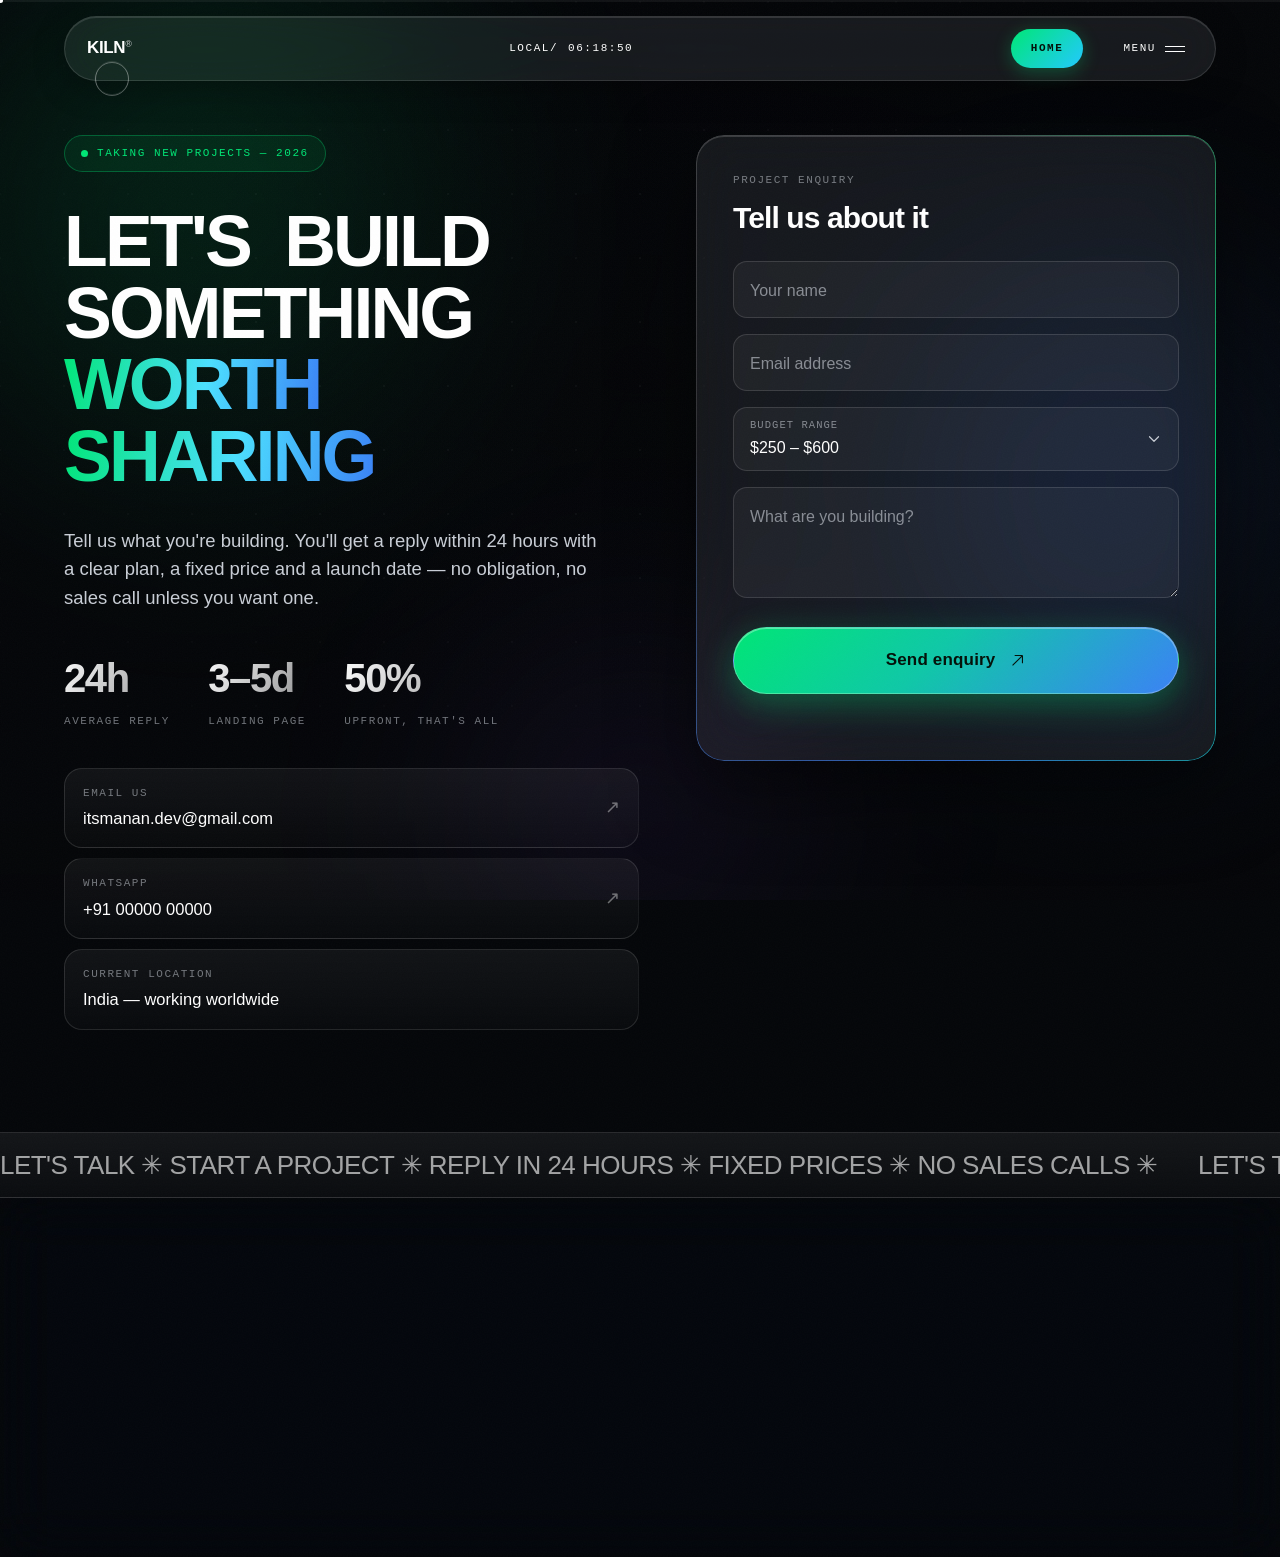
==== commit 1059ce9d: "Unify typography, fix budget label overlap, make the glass read Three problems visible on the contac" ====
--- a/contact.html
+++ b/contact.html
@@ -13,7 +13,7 @@
 <meta property="og:type" content="website" />
 
 <link rel="preconnect" href="https://api.fontshare.com" />
-<link rel="stylesheet" href="https://api.fontshare.com/v2/css?f[]=clash-display@400,500,600,700&f[]=satoshi@300,400,500,700&display=swap" />
+<link rel="stylesheet" href="https://api.fontshare.com/v2/css?f[]=satoshi@300,400,500,700,900&display=swap" />
 <link rel="stylesheet" href="css/style.css" />
 <script>document.documentElement.classList.add('js');</script>
 </head>
--- a/css/style.css
+++ b/css/style.css
@@ -23,9 +23,13 @@
   --radius:    28px;
   --radius-lg: 36px;
 
-  --display: "SF Pro Display",-apple-system,"Satoshi","Satoshi Placeholder",Segoe UI,sans-serif;
-  --brandf:  "Clash Display","Clash Display Placeholder",var(--display);
-  --body:    "SF Pro Text",-apple-system,"Satoshi","Satoshi Placeholder",Segoe UI,sans-serif;
+  /* One family for everything. "SF Pro" and -apple-system only exist on
+     Apple hardware, so they made the same page render in two different
+     faces depending on the machine. Satoshi ships from Fontshare and
+     looks identical everywhere. */
+  --display: "Satoshi","Satoshi Placeholder",Segoe UI,Helvetica,Arial,sans-serif;
+  --brandf:  var(--display);
+  --body:    var(--display);
   --mono:    ui-monospace,SFMono-Regular,"SF Mono",Menlo,monospace;
 
   --pad: clamp(20px, 5vw, 80px);
@@ -992,7 +996,7 @@
 /* ── aurora backdrop ─────────────────────────────────────── */
 .aurora{ position:fixed; inset:0; z-index:-2; pointer-events:none; overflow:hidden; }
 .aurora i{
-  position:absolute; border-radius:50%; filter:blur(100px); opacity:.5;
+  position:absolute; border-radius:50%; filter:blur(90px); opacity:.85;
   will-change:transform;
 }
 .aurora i:nth-child(1){
@@ -1013,9 +1017,11 @@
 @keyframes aur1{ to{ transform:translate3d(10vw,10vh,0) scale(1.2); } }
 @keyframes aur2{ to{ transform:translate3d(-9vw,-8vh,0) scale(1.16); } }
 @keyframes aur3{ to{ transform:translate3d(6vw,-12vh,0) scale(1.22); } }
-.page-contact::before{     /* keeps the aurora readable */
+.page-contact::before{     /* veil, light enough to let colour through */
   content:""; position:fixed; inset:0; z-index:-1; pointer-events:none;
-  background:linear-gradient(180deg, rgba(6,7,10,.74), rgba(6,7,10,.88));
+  background:
+    radial-gradient(ellipse 70% 60% at 50% 40%, rgba(6,7,10,.30), transparent 70%),
+    linear-gradient(180deg, rgba(6,7,10,.52), rgba(6,7,10,.72));
 }
 
 /* ── layout ──────────────────────────────────────────────── */
@@ -1127,7 +1133,12 @@
   padding:26px 16px 11px; resize:vertical;
   transition:border-color .35s, background .35s;
 }
-.cfield select{ padding:22px 16px 10px; }
+.cfield select{
+  padding:30px 40px 12px 16px; line-height:1.2;
+  appearance:none; -webkit-appearance:none;
+  background-image:url("data:image/svg+xml,%3Csvg xmlns='http://www.w3.org/2000/svg' viewBox='0 0 24 24' fill='none'%3E%3Cpath d='M6 9l6 6 6-6' stroke='%23C9CED6' stroke-width='1.6' stroke-linecap='round' stroke-linejoin='round'/%3E%3C/svg%3E");
+  background-repeat:no-repeat; background-position:right 15px center; background-size:18px;
+}
 .cfield select option{ background:#0d1117; }
 .cfield label{
   position:absolute; left:17px; top:18px;
@@ -1138,11 +1149,11 @@
 .cfield input:not(:placeholder-shown) + label,
 .cfield textarea:focus + label,
 .cfield textarea:not(:placeholder-shown) + label,
-.cfield__static{
-  top:9px; font-size:11px; letter-spacing:.1em; text-transform:uppercase;
+.cfield label.cfield__static{
+  top:10px; font-size:10.5px; letter-spacing:.1em; text-transform:uppercase;
   font-family:var(--mono); color:var(--accent);
 }
-.cfield__static{ color:rgba(201,206,214,.62); }
+.cfield label.cfield__static{ color:rgba(201,206,214,.6); }
 .cfield input:focus,.cfield textarea:focus,.cfield select:focus{
   outline:none; background:rgba(255,255,255,.075); border-color:rgba(255,255,255,.22);
 }
@@ -1187,3 +1198,43 @@
 }
 .cta-band__sub{ color:var(--muted); font-size:clamp(15px,1.6vw,18px); max-width:52ch; }
 .cta-band__actions{ display:flex; flex-wrap:wrap; gap:12px; justify-content:center; }
+
+/* ══════════════ CONTACT CARD — PREMIUM PASS ══════════════ */
+
+/* A conic gradient slowly orbits the card edge. Painted into the 1px
+   border box only, so it reads as light catching a glass rim. */
+.cform{
+  background:rgba(255,255,255,.075);
+  border-color:transparent;
+  background-clip:padding-box;
+  isolation:isolate;
+}
+.cform::before{
+  content:""; position:absolute; inset:-1px; z-index:-1;
+  border-radius:inherit; padding:1px;
+  background:conic-gradient(from var(--a,0deg),
+    rgba(255,255,255,.28), rgba(0,230,118,.85), rgba(59,130,246,.8),
+    rgba(255,255,255,.18), rgba(255,255,255,.28));
+  -webkit-mask:linear-gradient(#000 0 0) content-box, linear-gradient(#000 0 0);
+  -webkit-mask-composite:xor; mask-composite:exclude;
+  animation:orbit 9s linear infinite;
+}
+@property --a{ syntax:'<angle>'; initial-value:0deg; inherits:false; }
+@keyframes orbit{ to{ --a:360deg; } }
+
+/* soft spotlight following the pointer across the card */
+.cform::after{
+  content:""; position:absolute; inset:0; z-index:-1;
+  border-radius:inherit; pointer-events:none; opacity:0;
+  background:radial-gradient(320px circle at var(--sx,50%) var(--sy,50%),
+    rgba(255,255,255,.10), transparent 60%);
+  transition:opacity .5s var(--ease);
+}
+.cform:hover::after{ opacity:1; }
+
+/* the heading matches the headline family and weight now */
+.cform__top h2{ font-weight:700; letter-spacing:-.03em; }
+
+@media (prefers-reduced-motion:reduce){
+  .cform::before{ animation:none; }
+}
